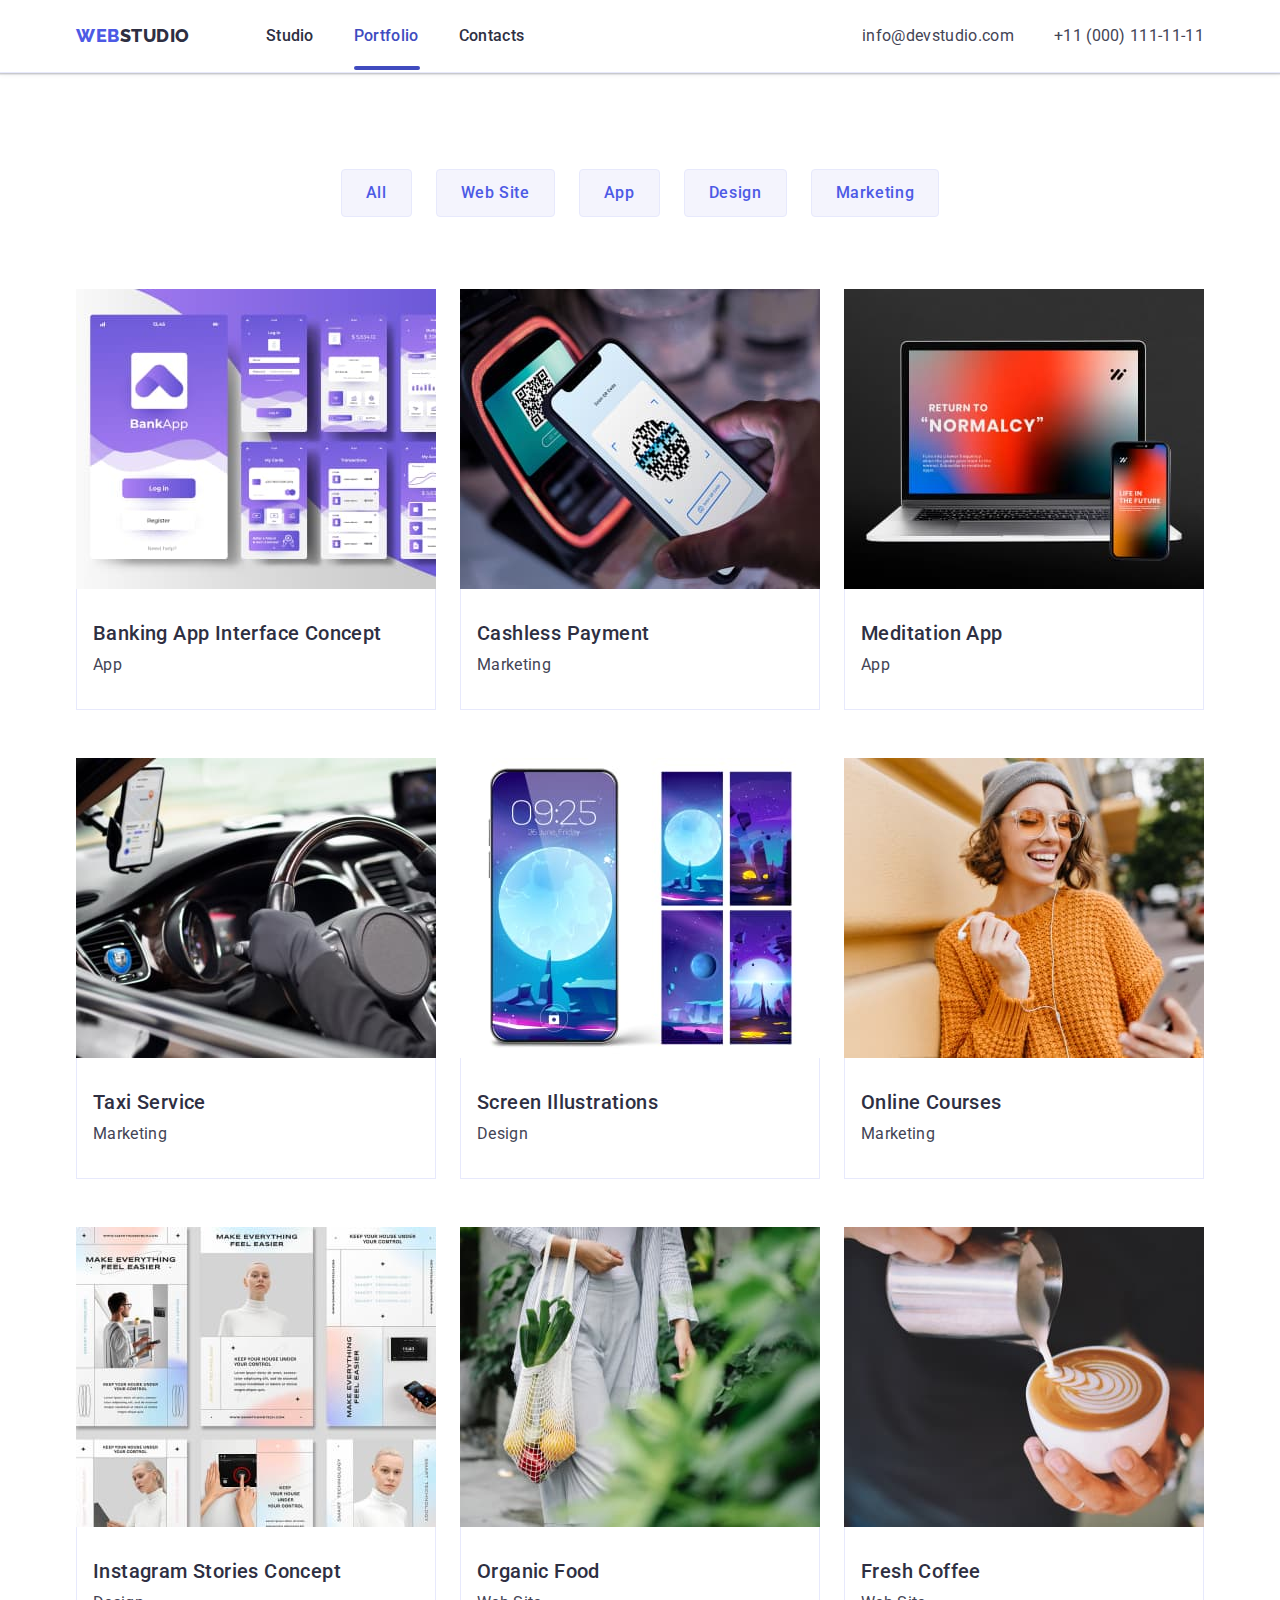
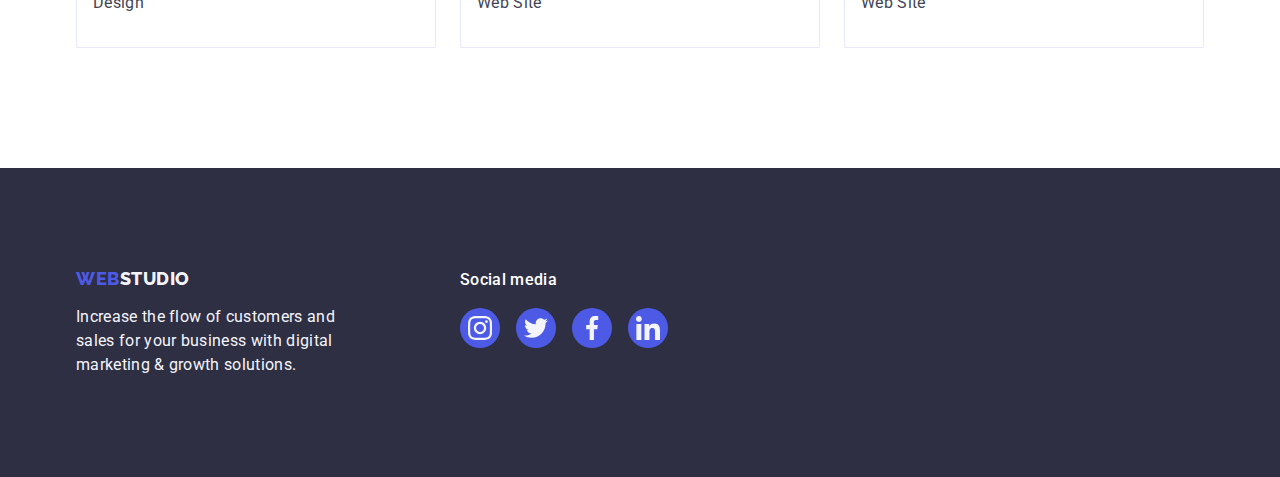
==== portfolio.html @ 9db7a766 "Initial commit" ====
<!DOCTYPE html>
<html lang="en">
  <head>
    <meta charset="UTF-8" />
    <meta http-equiv="X-UA-Compatible" content="IE=edge" />
    <meta name="viewport" content="width=device-width, initial-scale=1.0" />

    <title>Portfolio</title>
    <link
      rel="stylesheet"
      href="https://cdnjs.cloudflare.com/ajax/libs/modern-normalize/1.1.0/modern-normalize.min.css"
    />
    <link rel="preconnect" href="https://fonts.googleapis.com" />
    <link rel="preconnect" href="https://fonts.gstatic.com" crossorigin />
    <link
      href="https://fonts.googleapis.com/css2?family=Raleway:wght@800&family=Roboto:wght@400;500;700&display=swap"
      rel="stylesheet"
    />
    <link rel="stylesheet" href="./css/styles.css" />
  </head>
  <body>
    <header class="main-header">
      <div class="container header-container">
        <nav class="navigation">
          <a class="logotype link" href="./index.html">
            Web<span class="logo-second">Studio</span>
          </a>
          <ul class="menu list">
            <li class="menu-item">
              <a class="menu-link link menu-link-line" href="./index.html">Studio</a>
            </li>
            <li class="menu-item">
              <a class="menu-link menu-link-hover-pf link" href="./portfolio.html">Portfolio</a>
            </li>
            <li class="menu-item">
              <a class="menu-link link" href="">Contacts</a>
            </li>
          </ul>
        </nav>
        <address class="menu-contacts">
          <ul class="contact-list list">
            <li>
              <a
                class="menu-contacts-item link"
                href="mailto:info@devstudio.com"
                >info@devstudio.com</a
              >
            </li>
            <li>
              <a class="menu-contacts-item link" href="tel:+110001111111"
                >+11 (000) 111-11-11</a
              >
            </li>
          </ul>
        </address>
      </div>
    </header>
    <main>
      <section class="section-button">
        <div class="container button-container">
          <h1 hidden>Filter button</h1>
          <ul class="button-list list">
            <li><button class="filter-button" type="button">All</button></li>
            <li>
              <button class="filter-button" type="button">Web Site</button>
            </li>
            <li><button class="filter-button" type="button">App</button></li>
            <li><button class="filter-button" type="button">Design</button></li>
            <li>
              <button class="filter-button" type="button">Marketing</button>
            </li>
          </ul>
          <ul class="works-list list">
            <li class="work-item">
              <a
                class="work-list-link link"
                href="images/portfolio/bank-app.jpg"
              >
              <div class="work-list-img-wrapper">
                <img
                  src="./images/portfolio/bank-app.jpg"
                  alt="Banking App Interface Concept"
                  width="360"
                  height="300"
                />
                <p class="overlay">14 Stylish and User-Friendly App Design Concepts · Task Manager App · Calorie Tracker App · Exotic Fruit Ecommerce App ·
                Cloud Storage App</p>
                </div>
                <div class="appl-category">
                  <h2 class="item-title">Banking App Interface Concept</h2>
                  <p class="description">App</p>
                </div></a
              >
            </li>
            <li class="work-item">
              <a
                class="work-list-link link"
                href="./images/portfolio/qr-kod.jpg"
              >
              <div class="work-list-img-wrapper">
                <img
                  src="./images/portfolio/qr-kod.jpg"
                  alt="Cashless Payment"
                  width="360"
                  height="300"
                />
                <p class="overlay">14 Stylish and User-Friendly App Design Concepts · Task Manager App · Calorie Tracker App · Exotic
                  Fruit Ecommerce App ·
                  Cloud Storage App</p>
                </div>
                <div class="appl-category">
                  <h2 class="item-title">Cashless Payment</h2>
                  <p class="description">Marketing</p>
                </div></a
              >
            </li>
            <li class="work-item">
              <a
                class="work-list-link link"
                href="./images/portfolio/laptop.jpg"
              >
              <div class="work-list-img-wrapper">
                <img
                  src="./images/portfolio/laptop.jpg"
                  alt="Meditation App"
                  width="360"
                  height="300"
                />
                <p class="overlay">14 Stylish and User-Friendly App Design Concepts · Task Manager App · Calorie Tracker App · Exotic
                  Fruit Ecommerce App ·
                  Cloud Storage App</p>
                </div>
                <div class="appl-category">
                  <h2 class="item-title">Meditation App</h2>
                  <p class="description">App</p>
                </div></a
              >
            </li>
            <li class="work-item">
              <a
                class="work-list-link link"
                href="./images/portfolio/car-cab.jpg"
              >
              <div class="work-list-img-wrapper">
                <img
                  src="./images/portfolio/car-cab.jpg"
                  alt="Taxi Service"
                  width="360"
                  height="300"
                />
                <p class="overlay">14 Stylish and User-Friendly App Design Concepts · Task Manager App · Calorie Tracker App · Exotic
                  Fruit Ecommerce App ·
                  Cloud Storage App</p>
                </div>
                <div class="appl-category">
                  <h2 class="item-title">Taxi Service</h2>
                  <p class="description">Marketing</p>
                </div></a
              >
            </li>
            <li class="work-item">
              <a
                class="work-list-link link"
                href="./images/portfolio/wallpapers.jpg"
              >
              <div class="work-list-img-wrapper">
                <img
                  src="./images/portfolio/wallpapers.jpg"
                  alt="Screen Illustrations"
                  width="360"
                  height="300"
                />
                <p class="overlay">14 Stylish and User-Friendly App Design Concepts · Task Manager App · Calorie Tracker App · Exotic
                  Fruit Ecommerce App ·
                  Cloud Storage App</p>
                </div>
                <div class="appl-category">
                  <h2 class="item-title">Screen Illustrations</h2>
                  <p class="description">Design</p>
                </div></a
              >
            </li>
            <li class="work-item">
              <a class="work-list-link link" 
              href="./images/portfolio/girl.jpg">
              <div class="work-list-img-wrapper">
                <img
                  src="./images/portfolio/girl.jpg"
                  alt="Girl"
                  width="360"
                  height="300"
                />
                <p class="overlay">14 Stylish and User-Friendly App Design Concepts · Task Manager App · Calorie Tracker App · Exotic
                  Fruit Ecommerce App ·
                  Cloud Storage App</p>
                </div>
                <div class="appl-category">
                  <h2 class="item-title">Online Courses</h2>
                  <p class="description">Marketing</p>
                </div></a
              >
            </li>
            <li class="work-item">
              <a
                class="work-list-link link"
                href="./images/portfolio/instagram.jpg"
              >
              <div class="work-list-img-wrapper">
                <img
                  src="./images/portfolio/instagram.jpg"
                  alt="Instagram Stories"
                  width="360"
                  height="300"
                />
                <p class="overlay">14 Stylish and User-Friendly App Design Concepts · Task Manager App · Calorie Tracker App · Exotic
                  Fruit Ecommerce App ·
                  Cloud Storage App</p>
                </div>
                <div class="appl-category">
                  <h2 class="item-title">Instagram Stories Concept</h2>
                  <p class="description">Design</p>
                </div></a
              >
            </li>
            <li class="work-item">
              <a class="work-list-link link" 
              href="./images/portfolio/bag.jpg">
              <div class="work-list-img-wrapper">
                <img
                  src="./images/portfolio/bag.jpg"
                  alt="Bag"
                  width="360"
                  height="300"
                />
                <p class="overlay">14 Stylish and User-Friendly App Design Concepts · Task Manager App · Calorie Tracker App · Exotic
                  Fruit Ecommerce App ·
                  Cloud Storage App</p>
                </div>
                <div class="appl-category">
                  <h2 class="item-title">Organic Food</h2>
                  <p class="description">Web Site</p>
                </div></a
              >
            </li>
            <li class="work-item">
              <a
                class="work-list-link link"
                href="./images/portfolio/coffe.jpg"
              >
              <div class="work-list-img-wrapper">
                <img
                  src="./images/portfolio/coffe.jpg"
                  alt="coffee"
                  width="360"
                  height="300"
                />
                <p class="overlay">14 Stylish and User-Friendly App Design Concepts · Task Manager App · Calorie Tracker App · Exotic
                  Fruit Ecommerce App ·
                  Cloud Storage App</p>
                </div>
                <div class="appl-category">
                  <h2 class="item-title">Fresh Coffee</h2>
                  <p class="description type-work">Web Site</p>
                </div></a
              >
            </li>
          </ul>
        </div>
      </section>
    </main>
    <footer class="underside">
      <div class="container underside-container">
        <div class="advertising-slogan">
          <a class="logotype link lower-logo" href="./index.html"
            >Web<span class="logo-second-underside">Studio</span>
          </a>
          <p class="underside-desc">
            Increase the flow of customers and sales for your business with
            digital marketing & growth solutions.
          </p>
        </div>
        <div class="social-media">
          <p class="sm-title">Social media</p>
          <ul class="social-list-us list">
            <li class="social-list-item">
              <a href="" class="social-list-link social-list-link-us">
                <svg
                  class="social-list-icon"
                  aria-label="Instagram Icon"
                  width="24"
                  height="24"
                >
                  <use href="./images/icons.svg#icon-instagram"></use>
                </svg>
              </a>
            </li>
            <li class="social-list-item">
              <a href="" class="social-list-link social-list-link-us">
                <svg
                  class="social-list-icon"
                  aria-label="Twitter Icon"
                  width="24"
                  height="24"
                >
                  <use href="./images/icons.svg#icon-twitter"></use>
                </svg>
              </a>
            </li>
            <li class="social-list-item">
              <a href="" class="social-list-link social-list-link-us">
                <svg
                  class="social-list-icon"
                  aria-label="Facebook Icon"
                  width="24"
                  height="24"
                >
                  <use href="./images/icons.svg#icon-facebook"></use>
                </svg>
              </a>
            </li>
            <li class="social-list-item">
              <a href="" class="social-list-link social-list-link-us">
                <svg
                  class="social-list-icon"
                  aria-label="Linkedin Icon"
                  width="24"
                  height="24"
                >
                  <use href="./images/icons.svg#icon-linkedin"></use>
                </svg>
              </a>
            </li>
          </ul>
        </div>
      </div>
    </footer>
  </body>
</html>
---- css/styles.css ----
.list {
  list-style: none;
}
.link {
  text-decoration: none;
}
h1,
h2,
h3,
p {
  margin-top: 0;
  margin-bottom: 0;
}
ul,
ol {
  margin-top: 0;
  margin-bottom: 0;
  padding: 0;
}
button {
  cursor: pointer;
}
img {
  display: block;
}
body {
  font-family: 'Roboto', sans-serif;
  color: #434455;
  background-color: var(--background-color);
}
.container {
  width: 1158px;
  margin-left: auto;
  margin-right: auto;
  padding: 0 15px;
}
:root {
  --maim-color-text: #2e2f42;
  --accent-color-text: #4d5ae5;
  --background-color: #ffffff;
  --color-text-contact: #434455;
  --border-button: #e7e9fc;
  --border-icon: #8e8f99;
  --color-icon: #f4f4fd;
}

.section-title {
  font-weight: 700;
  font-size: 36px;
  line-height: 1.11;
  text-align: center;
  letter-spacing: 0.02em;
  text-transform: capitalize;
  color: var(--maim-color-text);
}
.item-title {
  font-weight: 500;
  font-size: 20px;
  line-height: 1.2;
  letter-spacing: 0.02em;
  margin-bottom: 8px;
  color: var(--maim-color-text);
}
.description {
  font-size: 16px;
  line-height: 1.5;
  letter-spacing: 0.02em;
  color: #434455;
}

/* Logo*/
.logotype {
  margin-right: 76px;
  font-family: 'Raleway', sans-serif;
  font-weight: 800;
  font-size: 18px;
  line-height: 1.17;
  display: flex;
  align-items: center;
  letter-spacing: 0.03em;
  text-transform: uppercase;
  color: #4d5ae5;
}
.logo-second {
  color: #2e2f42;
}
.logo-second-underside {
  color: #f4f4fd;
}
/*Header*/
.main-header {
  border-bottom: 1px solid #e7e9fc;
  padding-top: 24px;
  padding-bottom: 24px;
  box-shadow: 0px 2px 1px rgba(46, 47, 66, 0.08),
    0px 1px 1px rgba(46, 47, 66, 0.16), 0px 1px 6px rgba(46, 47, 66, 0.08);
}
.header-container {
  display: flex;
  align-items: center;
}
.navigation {
  display: flex;
  align-items: center;
}
.menu {
  display: flex;
  gap: 40px;
}
.menu-link {
  position: relative;
  padding: 24px 0;
  font-weight: 500;
  font-size: 16px;
  line-height: 1.5;
  letter-spacing: 0.02em;
  color: var(--maim-color-text);
  transition: color 250ms cubic-bezier(0.4, 0, 0.2, 1);
}
.menu-link-hover-st {
  color: #404bbf;
}
.menu-link-hover-st::after {
  content: '';
  position: absolute;
  left: 0;
  bottom: -1px;
  display: block;
  width: 48px;
  height: 4px;
  border-radius: 2px;
  margin-left: auto;
  margin-right: auto;
  background-color: #404bbf;
}
.menu-link-hover-pf {
  color: #404bbf;
}
.menu-link-hover-pf::after {
  position: absolute;
  content: '';
  display: block;
  left: 0;
  bottom: -1px;
  width: 66px;
  height: 4px;
  border-radius: 2px;
  margin-left: auto;
  margin-right: auto;
  background-color: #404bbf;
}
.menu-link:hover,
.menu-link:focus {
  color: #404bbf;
  text-decoration: none;
}
.menu-contacts {
  font-style: normal;
  margin-left: auto;
}

.contact-list {
  display: flex;
  align-items: center;
  gap: 40px;
}
.menu-contacts-item {
  font-style: normal;
  font-weight: 400;
  font-size: 16px;
  line-height: 1.5;
  letter-spacing: 0.02em;
  color: var(--color-text-contact);
  transition: color 250ms cubic-bezier(0.4, 0, 0.2, 1);
}
.menu-contacts-item:hover,
.menu-contacts-item:focus {
  color: #404bbf;
}
.menu-link-line::after {
  content: ____________;
  color: #404bbf;
}
/*--------Hero-------------*/
.order-button {
  min-width: 169px;
  padding: 16px 32px;
  margin: 0 auto;
  display: block;
  border-radius: 4px;
  border: 0;
  font-family: 'Roboto', sans-serif;
  font-weight: 500;
  font-size: 16px;
  line-height: 1.5;
  align-items: center;
  letter-spacing: 0.04em;
  color: #ffffff;
  background-color: #4d5ae5;
  transition: background-color 250ms cubic-bezier(0.4, 0, 0.2, 1);
}
.order-button:hover,
.order-button:focus {
  background-color: #404bbf;
}

.hero-title {
  max-width: 496px;
  height: 120px;
  margin-left: auto;
  margin-right: auto;
  margin-bottom: 48px;
  font-weight: 700;
  font-size: 56px;
  line-height: 1.07;
  text-align: center;
  letter-spacing: 0.02em;
  color: #ffffff;
}
.hero {
  max-width: 1440px;
  margin-left: auto;
  margin-right: auto;
  padding-top: 188px;
  padding-bottom: 188px;
  background-color: #2e2f42;
  background-image: linear-gradient(
      rgba(46, 47, 66, 0.7),
      rgba(46, 47, 66, 0.7)
    ),
    url('../images/people-office.jpg');
  background-repeat: no-repeat;
  background-size: cover;
  background-position: center;
}

/*-------Advantages---------*/
.advantages {
  padding-top: 120px;
  padding-bottom: 120px;
}
.adv-list {
  display: flex;
  align-items: center;
  gap: 24px;
}
.adv-item {
  width: 264px;
  height: 224px;
}
.adv-item-icon-bg {
  display: flex;
  align-items: center;
  justify-content: center;
  width: 264px;
  height: 112px;
  padding: 24px 100px;
  border-radius: 4px;
  background-color: #f4f4fd;
  margin-bottom: 8px;
}
.adv-item-icon {
  display: block;
}
/*------What are we doing---------*/
.projects {
  padding-bottom: 120px;
}
.project-list {
  display: flex;
  align-items: center;
  gap: 24px;
}
.project-title {
  margin-bottom: 72px;
}
.project-item {
  width: calc((100% - 48px) / 3);
}

/*------Our team-------*/
.our-team {
  margin-left: auto;
  margin-right: auto;
  padding: 120px 0;
  background-color: #f4f4fd;
}
.section-title {
  margin-bottom: 72px;
}
.our-team-item {
  border-radius: 0px 0px 4px 4px;
  background-color: #ffffff;
  box-shadow: 0px 1px 6px rgba(46, 47, 66, 0.08),
    0px 1px 1px rgba(46, 47, 66, 0.16), 0px 2px 1px rgba(46, 47, 66, 0.08);
}
.name-prof {
  padding: 32px 0;
}
.team-list {
  display: flex;
  align-items: center;
  gap: 24px;
}
.name {
  text-align: center;
  margin-bottom: 8px;
}
.profession {
  text-align: center;
  margin-bottom: 8px;
}
.social-list {
  display: flex;
  justify-content: center;
  gap: 24px;
}
.social-list-icon {
  fill: var(--color-icon);
}
.social-list-item {
  width: 40px;
  height: 40px;
}
.social-list-link {
  display: flex;
  align-items: center;
  justify-content: center;
  height: 100%;
  border-radius: 50%;
  background-color: #4d5ae5;
  transition: background-color 250ms cubic-bezier(0.4, 0, 0.2, 1);
}
.social-list-link:hover,
.social-list-link:focus {
  background-color: #404bbf;
}
/*----------Customers------------*/
.customer-section {
  padding-top: 120px;
  padding-bottom: 120px;
}
.customer-title {
  line-height: 1.1;
  margin-bottom: 72px;
}
.customer-list {
  display: flex;
  align-items: center;
  gap: 24px;
}
.customer-list-item {
  width: calc((100%-120px) / 6);
  height: 88px;
}
.customer-list-link {
  display: flex;
  align-items: center;
  justify-content: center;
  width: 100%;
  height: 100%;
  border-radius: 4px;
  color: var(--border-icon);
  border: 1px solid #8e8f99;
  transition: border-color 250ms cubic-bezier(0.4, 0, 0.2, 1),
    color 250ms cubic-bezier(0.4, 0, 0.2, 1);
}
.customer-list-icon {
  fill: currentColor;
}
.customer-list-link:hover,
.customer-list-link:focus {
  color: #404bbf;
  border-color: #404bbf;
}
/*---------Portfolio filter button---------*/
.section-button {
  padding: 96px 0 120px;
}

.filter-button {
  height: 48px;
  padding: 12px 24px;
  font-family: 'Roboto', sans-serif;
  font-weight: 500;
  font-size: 16px;
  line-height: 1.5;
  letter-spacing: 0.04em;
  border: 1px solid var(--border-button);
  border-radius: 4px;
  display: flex;
  align-items: center;
  text-align: center;
  color: #4d5ae5;
  background-color: #f4f4fd;
  transition: color 250ms cubic-bezier(0.4, 0, 0.2, 1),
    background-color 250ms cubic-bezier(0.4, 0, 0.2, 1),
    border-color 250ms cubic-bezier(0.4, 0, 0.2, 1),
    box-shadow 250ms cubic-bezier(0.4, 0, 0.2, 1);
}
.filter-button:hover,
.filter-button:focus {
  border: 1px solid transparent;
  color: #ffffff;
  background-color: #404bbf;
  box-shadow: 0px 3px 1px rgba(0, 0, 0, 0.1), 0px 2px 1px rgba(0, 0, 0, 0.08),
    0px 2px 2px rgba(0, 0, 0, 0.12);
}
.button-list {
  display: flex;
  align-items: center;
  justify-content: center;
  margin-bottom: 72px;
  gap: 24px;
}

/*------Portfolio Works----------*/

.works-list {
  display: flex;
  align-items: center;
  flex-wrap: wrap;
  gap: 24px;
  row-gap: 48px;
}
.work-item {
  width: calc((100% - 48px) / 3);
}
.work-list-img-wrapper {
  position: relative;
  overflow: hidden;
}
.overlay {
  position: absolute;
  top: 0;
  left: 0;
  width: 100%;
  height: 100%;
  padding: 40px 32px;
  line-height: 1.5;
  letter-spacing: 0.02em;
  background-color: #4d5ae5;
  color: #f4f4fd;
  overflow: auto;
  transform: translateY(100%);
  transition: transform 250ms cubic-bezier(0.4, 0, 0.2, 1);
}
.work-list-link:hover .overlay,
.work-list-link:focus .overlay {
  transform: translateY(0%);
}
.appl-category {
  padding: 32px 16px;
  border: 1px solid #e7e9fc;
  border-top: none;
}
.work-list-link {
  display: block;
  transition: box-shadow 250ms cubic-bezier(0.4, 0, 0.2, 1);
}
.work-list-link:hover,
.work-list-link:focus {
  box-shadow: 0px 1px 6px rgba(46, 47, 66, 0.08),
    0px 1px 1px rgba(46, 47, 66, 0.16), 0px 2px 1px rgba(46, 47, 66, 0.08);
}
/*-------Footer--------*/
.underside {
  padding: 100px 0;
  background-color: #2e2f42;
}
.underside-desc {
  max-width: 264px;
  font-weight: 400;
  font-size: 16px;
  line-height: 1.5;
  letter-spacing: 0.02em;
  color: #f4f4fd;
}
.lower-logo {
  display: inline-block;
  margin-bottom: 16px;
}
.underside-container {
  display: flex;
  align-items: baseline;
}
.sm-title {
  font-weight: 500;
  font-size: 16px;
  line-height: 1.5;
  letter-spacing: 0.02em;
  color: #ffffff;
  margin-bottom: 16px;
}
.advertising-slogan {
  margin-right: 120px;
}
.social-list-link-us {
  transition: background-color 250ms cubic-bezier(0.4, 0, 0.2, 1);
}
.social-list-link-us:hover,
.social-list-link-us:focus {
  background-color: #31d0aa;
}
.social-list-us {
  display: flex;
  justify-content: center;
  gap: 16px;
}

.backdrop {
  position: fixed;
  top: 0;
  left: 0;
  width: 100%;
  height: 100%;
  background-color: rgba(46, 47, 66, 0.4);
  transition: opacity 250ms cubic-bezier(0.4, 0, 0.2, 1),
    visibility 250ms cubic-bezier(0.4, 0, 0.2, 1);
}
.modal {
  position: absolute;
  top: 50%;
  left: 50%;
  transform: translate(-50%, -50%);
  width: 408px;
  min-height: 584px;
  background: #fcfcfc;
  box-shadow: 0px 1px 1px rgba(0, 0, 0, 0.14), 0px 1px 3px rgba(0, 0, 0, 0.12),
    0px 2px 1px rgba(0, 0, 0, 0.2);
  border-radius: 4px;
  transition: transform 250ms cubic-bezier(0.4, 0, 0.2, 1);
}
.modal-close-btn {
  position: absolute;
  top: 24px;
  right: 24px;
  display: flex;
  align-items: center;
  justify-content: center;
  width: 24px;
  height: 24px;
  padding: 0;
  background-color: #e7e9fc;
  border: 1px solid rgba(0, 0, 0, 0.1);
  border-radius: 50%;
  transition: background-color 250ms cubic-bezier(0.4, 0, 0.2, 1),
    border 250ms cubic-bezier(0.4, 0, 0.2, 1);
}
.modal-close-btn:hover,
.modal-close-btn:focus {
  background-color: #404bbf;
  border: none;
}
.modal-close-icon {
  transition: fill 250ms cubic-bezier(0.4, 0, 0.2, 1);
}
.modal-close-btn:hover .modal-close-icon,
.modal-close-btn:focus .modal-close-icon {
  fill: #ffffff;
}
.is-hidden {
  opacity: 0;
  visibility: hidden;
  pointer-events: none;
}
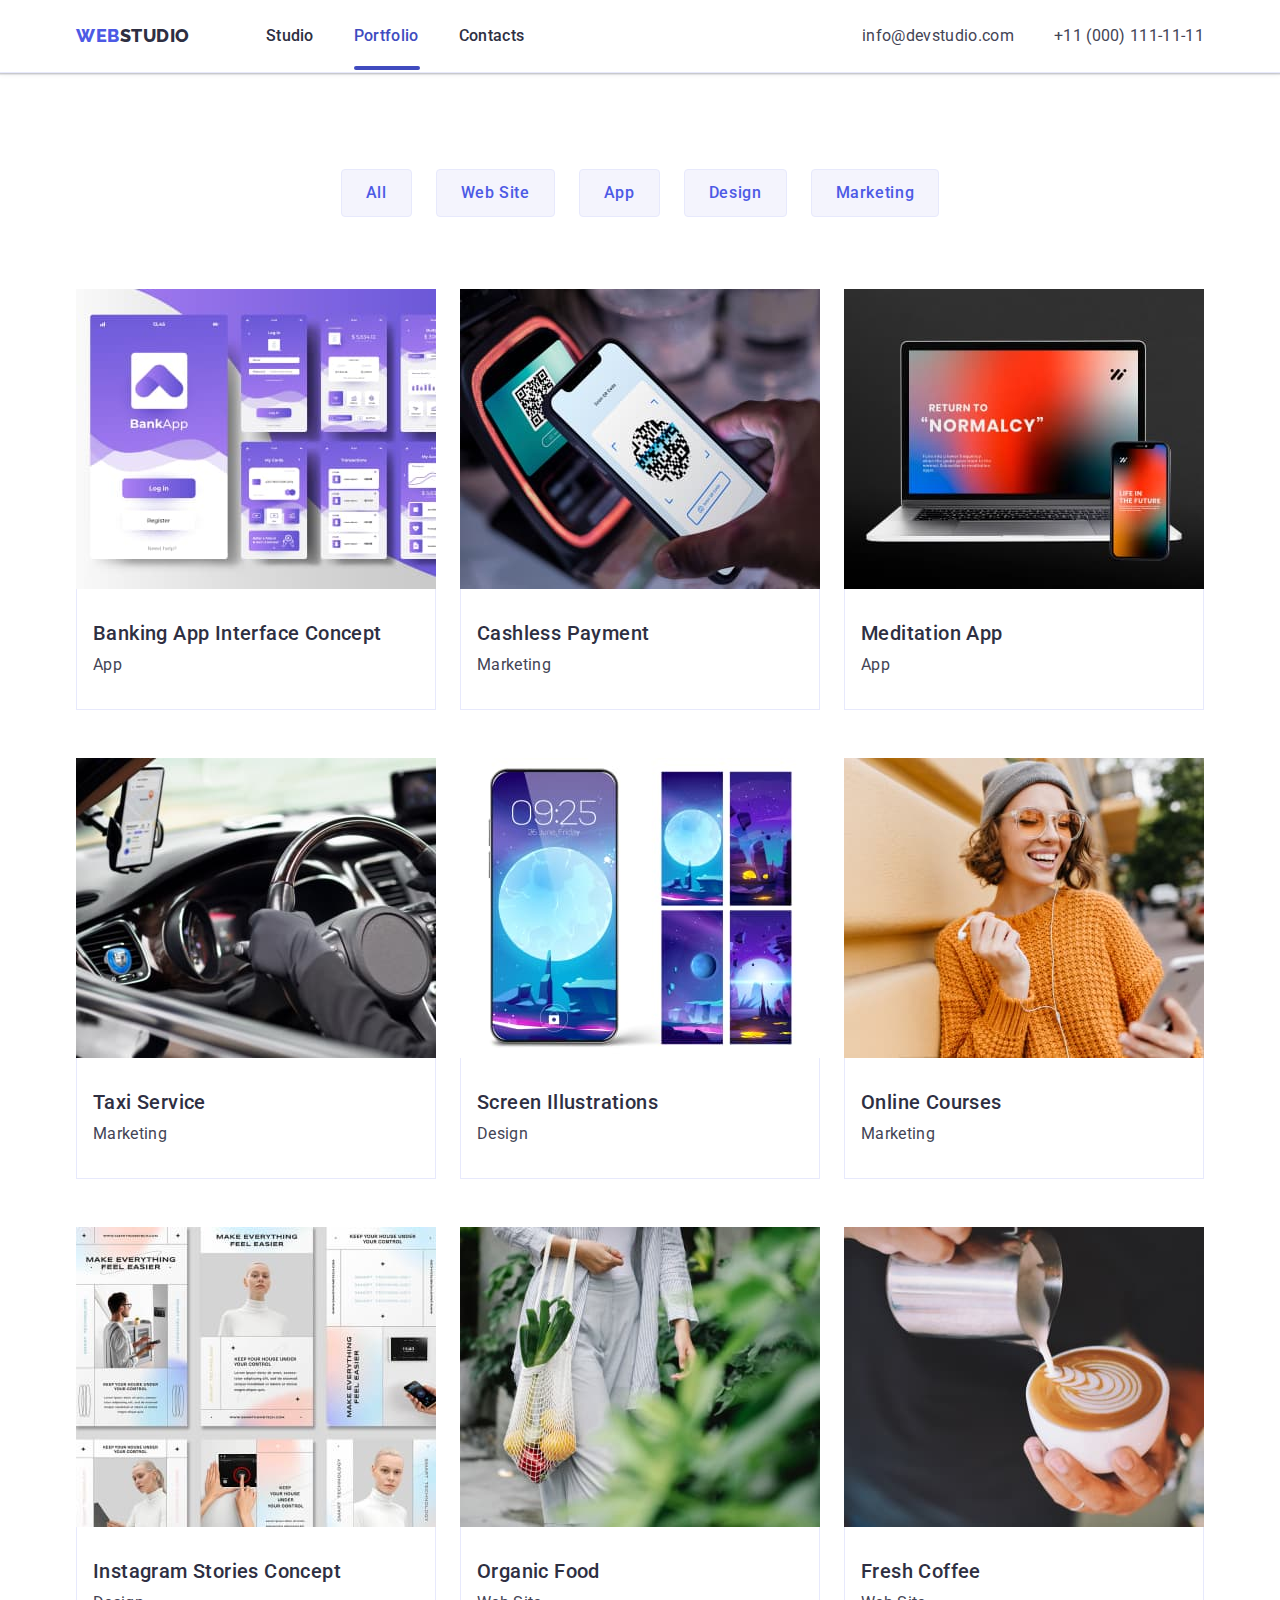
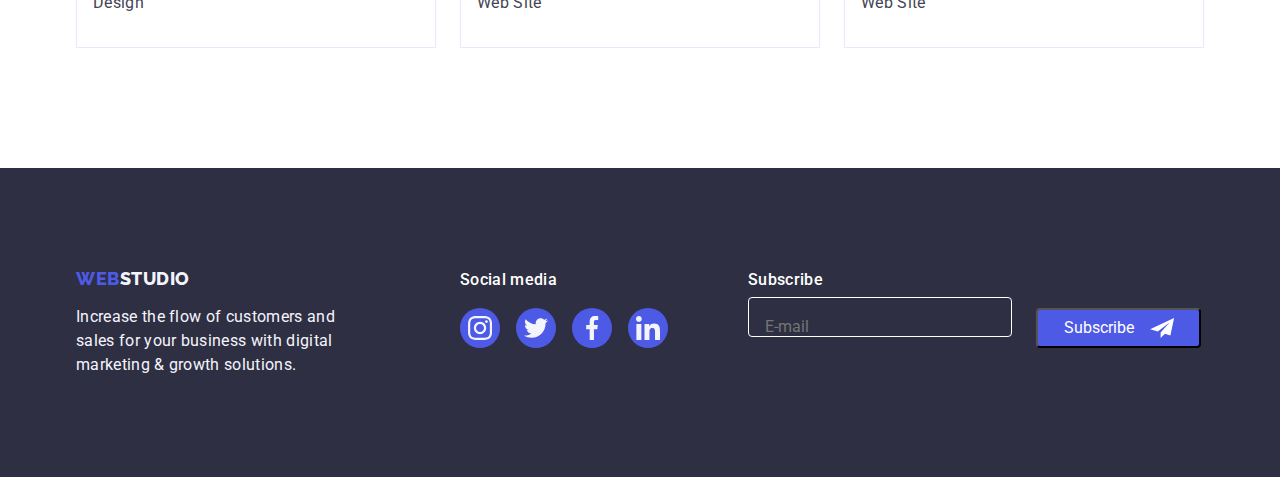
==== commit b498ff53: "Forms" ====
--- a/portfolio.html
+++ b/portfolio.html
@@ -27,10 +27,16 @@
           </a>
           <ul class="menu list">
             <li class="menu-item">
-              <a class="menu-link link menu-link-line" href="./index.html">Studio</a>
+              <a class="menu-link link menu-link-line" href="./index.html"
+                >Studio</a
+              >
             </li>
             <li class="menu-item">
-              <a class="menu-link menu-link-hover-pf link" href="./portfolio.html">Portfolio</a>
+              <a
+                class="menu-link menu-link-hover-pf link"
+                href="./portfolio.html"
+                >Portfolio</a
+              >
             </li>
             <li class="menu-item">
               <a class="menu-link link" href="">Contacts</a>
@@ -76,15 +82,18 @@
                 class="work-list-link link"
                 href="images/portfolio/bank-app.jpg"
               >
-              <div class="work-list-img-wrapper">
-                <img
-                  src="./images/portfolio/bank-app.jpg"
-                  alt="Banking App Interface Concept"
-                  width="360"
-                  height="300"
-                />
-                <p class="overlay">14 Stylish and User-Friendly App Design Concepts · Task Manager App · Calorie Tracker App · Exotic Fruit Ecommerce App ·
-                Cloud Storage App</p>
+                <div class="work-list-img-wrapper">
+                  <img
+                    src="./images/portfolio/bank-app.jpg"
+                    alt="Banking App Interface Concept"
+                    width="360"
+                    height="300"
+                  />
+                  <p class="overlay">
+                    14 Stylish and User-Friendly App Design Concepts · Task
+                    Manager App · Calorie Tracker App · Exotic Fruit Ecommerce
+                    App · Cloud Storage App
+                  </p>
                 </div>
                 <div class="appl-category">
                   <h2 class="item-title">Banking App Interface Concept</h2>
@@ -97,16 +106,18 @@
                 class="work-list-link link"
                 href="./images/portfolio/qr-kod.jpg"
               >
-              <div class="work-list-img-wrapper">
-                <img
-                  src="./images/portfolio/qr-kod.jpg"
-                  alt="Cashless Payment"
-                  width="360"
-                  height="300"
-                />
-                <p class="overlay">14 Stylish and User-Friendly App Design Concepts · Task Manager App · Calorie Tracker App · Exotic
-                  Fruit Ecommerce App ·
-                  Cloud Storage App</p>
+                <div class="work-list-img-wrapper">
+                  <img
+                    src="./images/portfolio/qr-kod.jpg"
+                    alt="Cashless Payment"
+                    width="360"
+                    height="300"
+                  />
+                  <p class="overlay">
+                    14 Stylish and User-Friendly App Design Concepts · Task
+                    Manager App · Calorie Tracker App · Exotic Fruit Ecommerce
+                    App · Cloud Storage App
+                  </p>
                 </div>
                 <div class="appl-category">
                   <h2 class="item-title">Cashless Payment</h2>
@@ -119,16 +130,18 @@
                 class="work-list-link link"
                 href="./images/portfolio/laptop.jpg"
               >
-              <div class="work-list-img-wrapper">
-                <img
-                  src="./images/portfolio/laptop.jpg"
-                  alt="Meditation App"
-                  width="360"
-                  height="300"
-                />
-                <p class="overlay">14 Stylish and User-Friendly App Design Concepts · Task Manager App · Calorie Tracker App · Exotic
-                  Fruit Ecommerce App ·
-                  Cloud Storage App</p>
+                <div class="work-list-img-wrapper">
+                  <img
+                    src="./images/portfolio/laptop.jpg"
+                    alt="Meditation App"
+                    width="360"
+                    height="300"
+                  />
+                  <p class="overlay">
+                    14 Stylish and User-Friendly App Design Concepts · Task
+                    Manager App · Calorie Tracker App · Exotic Fruit Ecommerce
+                    App · Cloud Storage App
+                  </p>
                 </div>
                 <div class="appl-category">
                   <h2 class="item-title">Meditation App</h2>
@@ -141,16 +154,18 @@
                 class="work-list-link link"
                 href="./images/portfolio/car-cab.jpg"
               >
-              <div class="work-list-img-wrapper">
-                <img
-                  src="./images/portfolio/car-cab.jpg"
-                  alt="Taxi Service"
-                  width="360"
-                  height="300"
-                />
-                <p class="overlay">14 Stylish and User-Friendly App Design Concepts · Task Manager App · Calorie Tracker App · Exotic
-                  Fruit Ecommerce App ·
-                  Cloud Storage App</p>
+                <div class="work-list-img-wrapper">
+                  <img
+                    src="./images/portfolio/car-cab.jpg"
+                    alt="Taxi Service"
+                    width="360"
+                    height="300"
+                  />
+                  <p class="overlay">
+                    14 Stylish and User-Friendly App Design Concepts · Task
+                    Manager App · Calorie Tracker App · Exotic Fruit Ecommerce
+                    App · Cloud Storage App
+                  </p>
                 </div>
                 <div class="appl-category">
                   <h2 class="item-title">Taxi Service</h2>
@@ -163,16 +178,18 @@
                 class="work-list-link link"
                 href="./images/portfolio/wallpapers.jpg"
               >
-              <div class="work-list-img-wrapper">
-                <img
-                  src="./images/portfolio/wallpapers.jpg"
-                  alt="Screen Illustrations"
-                  width="360"
-                  height="300"
-                />
-                <p class="overlay">14 Stylish and User-Friendly App Design Concepts · Task Manager App · Calorie Tracker App · Exotic
-                  Fruit Ecommerce App ·
-                  Cloud Storage App</p>
+                <div class="work-list-img-wrapper">
+                  <img
+                    src="./images/portfolio/wallpapers.jpg"
+                    alt="Screen Illustrations"
+                    width="360"
+                    height="300"
+                  />
+                  <p class="overlay">
+                    14 Stylish and User-Friendly App Design Concepts · Task
+                    Manager App · Calorie Tracker App · Exotic Fruit Ecommerce
+                    App · Cloud Storage App
+                  </p>
                 </div>
                 <div class="appl-category">
                   <h2 class="item-title">Screen Illustrations</h2>
@@ -181,18 +198,19 @@
               >
             </li>
             <li class="work-item">
-              <a class="work-list-link link" 
-              href="./images/portfolio/girl.jpg">
-              <div class="work-list-img-wrapper">
-                <img
-                  src="./images/portfolio/girl.jpg"
-                  alt="Girl"
-                  width="360"
-                  height="300"
-                />
-                <p class="overlay">14 Stylish and User-Friendly App Design Concepts · Task Manager App · Calorie Tracker App · Exotic
-                  Fruit Ecommerce App ·
-                  Cloud Storage App</p>
+              <a class="work-list-link link" href="./images/portfolio/girl.jpg">
+                <div class="work-list-img-wrapper">
+                  <img
+                    src="./images/portfolio/girl.jpg"
+                    alt="Girl"
+                    width="360"
+                    height="300"
+                  />
+                  <p class="overlay">
+                    14 Stylish and User-Friendly App Design Concepts · Task
+                    Manager App · Calorie Tracker App · Exotic Fruit Ecommerce
+                    App · Cloud Storage App
+                  </p>
                 </div>
                 <div class="appl-category">
                   <h2 class="item-title">Online Courses</h2>
@@ -205,16 +223,18 @@
                 class="work-list-link link"
                 href="./images/portfolio/instagram.jpg"
               >
-              <div class="work-list-img-wrapper">
-                <img
-                  src="./images/portfolio/instagram.jpg"
-                  alt="Instagram Stories"
-                  width="360"
-                  height="300"
-                />
-                <p class="overlay">14 Stylish and User-Friendly App Design Concepts · Task Manager App · Calorie Tracker App · Exotic
-                  Fruit Ecommerce App ·
-                  Cloud Storage App</p>
+                <div class="work-list-img-wrapper">
+                  <img
+                    src="./images/portfolio/instagram.jpg"
+                    alt="Instagram Stories"
+                    width="360"
+                    height="300"
+                  />
+                  <p class="overlay">
+                    14 Stylish and User-Friendly App Design Concepts · Task
+                    Manager App · Calorie Tracker App · Exotic Fruit Ecommerce
+                    App · Cloud Storage App
+                  </p>
                 </div>
                 <div class="appl-category">
                   <h2 class="item-title">Instagram Stories Concept</h2>
@@ -223,18 +243,19 @@
               >
             </li>
             <li class="work-item">
-              <a class="work-list-link link" 
-              href="./images/portfolio/bag.jpg">
-              <div class="work-list-img-wrapper">
-                <img
-                  src="./images/portfolio/bag.jpg"
-                  alt="Bag"
-                  width="360"
-                  height="300"
-                />
-                <p class="overlay">14 Stylish and User-Friendly App Design Concepts · Task Manager App · Calorie Tracker App · Exotic
-                  Fruit Ecommerce App ·
-                  Cloud Storage App</p>
+              <a class="work-list-link link" href="./images/portfolio/bag.jpg">
+                <div class="work-list-img-wrapper">
+                  <img
+                    src="./images/portfolio/bag.jpg"
+                    alt="Bag"
+                    width="360"
+                    height="300"
+                  />
+                  <p class="overlay">
+                    14 Stylish and User-Friendly App Design Concepts · Task
+                    Manager App · Calorie Tracker App · Exotic Fruit Ecommerce
+                    App · Cloud Storage App
+                  </p>
                 </div>
                 <div class="appl-category">
                   <h2 class="item-title">Organic Food</h2>
@@ -247,16 +268,18 @@
                 class="work-list-link link"
                 href="./images/portfolio/coffe.jpg"
               >
-              <div class="work-list-img-wrapper">
-                <img
-                  src="./images/portfolio/coffe.jpg"
-                  alt="coffee"
-                  width="360"
-                  height="300"
-                />
-                <p class="overlay">14 Stylish and User-Friendly App Design Concepts · Task Manager App · Calorie Tracker App · Exotic
-                  Fruit Ecommerce App ·
-                  Cloud Storage App</p>
+                <div class="work-list-img-wrapper">
+                  <img
+                    src="./images/portfolio/coffe.jpg"
+                    alt="coffee"
+                    width="360"
+                    height="300"
+                  />
+                  <p class="overlay">
+                    14 Stylish and User-Friendly App Design Concepts · Task
+                    Manager App · Calorie Tracker App · Exotic Fruit Ecommerce
+                    App · Cloud Storage App
+                  </p>
                 </div>
                 <div class="appl-category">
                   <h2 class="item-title">Fresh Coffee</h2>
@@ -332,6 +355,24 @@
             </li>
           </ul>
         </div>
+        <div class="subscribe">
+          <p class="subscribe-title">Subscribe</p>
+          <form class="subscribe-form">
+            <input
+              type="email"
+              class="subscribe-form-input"
+              placeholder="E-mail"
+              required
+              name="user-email"
+            />
+          </form>
+          <button type="subscribe-form-btn" class="subscribe-form-btn">
+            Subscribe
+            <svg class="subscribe-btn-icon" width="24" height="20">
+              <use href="./images/icons.svg#icon-send"></use>
+            </svg>
+          </button>
+        </div>
       </div>
     </footer>
   </body>
--- a/css/styles.css
+++ b/css/styles.css
@@ -507,7 +507,52 @@
   justify-content: center;
   gap: 16px;
 }
-
+.social-media {
+  margin-right: 80px;
+}
+.subscribe {
+  position: relative;
+  display: block;
+  width: 453px;
+  height: 80px;
+  padding-bottom: 5px;
+}
+.subscribe-title {
+  font-weight: 500;
+  font-size: 16px;
+  line-height: 1.5;
+  letter-spacing: 0.02em;
+  color: #ffffff;
+  margin-bottom: 5px;
+}
+.subscribe-form-input {
+  width: 264px;
+  height: 40px;
+  size: 12px;
+  padding-top: 19px;
+  padding-left: 16px;
+  border: 1px solid #ffffff;
+  border-radius: 4px;
+  background-color: #2e2f42;
+}
+.subscribe-form-btn {
+  position: absolute;
+  right: 0;
+  bottom: 0;
+  width: 165px;
+  height: 40px;
+  display: flex;
+  flex-direction: row;
+  justify-content: center;
+  align-items: center;
+  padding: 8px 24px;
+  margin-left: 24px;
+  gap: 16px;
+  background: #4d5ae5;
+  border-radius: 4px;
+  color: #ffffff;
+}
+/*--------------Modal Window---------------*/
 .backdrop {
   position: fixed;
   top: 0;
@@ -525,6 +570,8 @@
   transform: translate(-50%, -50%);
   width: 408px;
   min-height: 584px;
+  padding-left: 24px;
+  padding-right: 24px;
   background: #fcfcfc;
   box-shadow: 0px 1px 1px rgba(0, 0, 0, 0.14), 0px 1px 3px rgba(0, 0, 0, 0.12),
     0px 2px 1px rgba(0, 0, 0, 0.2);
@@ -564,3 +611,118 @@
   visibility: hidden;
   pointer-events: none;
 }
+.contact-form-title {
+  font-size: 16px;
+  line-height: 1.5em;
+  text-align: center;
+  margin-top: 72px;
+  margin-bottom: 16px;
+}
+.contact-form-wrapper,
+.contact-form-checkbox-wrapper {
+  display: block;
+  margin-bottom: 8px;
+}
+.contact-form-input {
+  width: 100%;
+  height: 40px;
+  border: 1px solid #8e8f99;
+  border-radius: 4px;
+  padding-left: 38px;
+}
+.contact-form-input:focus {
+  outline: none;
+  border-color: #4d5ae5;
+  transition: border 250ms cubic-bezier(0.4, 0, 0.2, 1);
+}
+.contact-form-input:focus + .contact-form-icon {
+  fill: #4d5ae5;
+  transition: fill 250ms cubic-bezier(0.4, 0, 0.2, 1);
+}
+.contact-form-field-desc {
+  display: block;
+  font-size: 12px;
+  line-height: 1.17em;
+  color: #8e8f99;
+  margin-bottom: 4px;
+}
+.contact-form-messange-input {
+  width: 100%;
+}
+
+.contact-form-icon-wrapper {
+  position: relative;
+  display: block;
+}
+.contact-form-icon {
+  position: absolute;
+  display: block;
+  top: 50%;
+  transform: translateY(-50%);
+  left: 16px;
+}
+.contact-form-messange {
+  width: 100%;
+  height: 120px;
+  resize: none;
+  padding-top: 8px;
+  padding-left: 16px;
+  line-height: 1.17em;
+  border: 1px solid #8e8f99;
+  border-radius: 4px;
+}
+.contact-form-messange::placeholder {
+  font-size: 12px;
+}
+.contact-form-messange:focus {
+  outline: none;
+  border-color: #4d5ae5;
+  transition: border 250ms cubic-bezier(0.4, 0, 0.2, 1);
+}
+.contact-form-checkbox-wrapper {
+  display: flex;
+  align-items: center;
+  font-size: 12px;
+  color: #8e8f99;
+  margin-bottom: 24px;
+}
+.contact-form-checkbox {
+  appearance: none;
+  position: absolute;
+}
+.contact-form-own-checkbox {
+  border: 1px solid #8e8f99;
+  border-radius: 2px;
+  padding: 2px;
+  cursor: pointer;
+  margin-right: 8px;
+}
+.contact-form-checkbox-icon {
+  opacity: 0;
+}
+.contact-form-checkbox:checked
+  + .contact-form-own-checkbox
+  .contact-form-checkbox-icon {
+  opacity: 1;
+}
+.contact-form-submit {
+  min-width: 169px;
+  padding: 16px 32px;
+  margin: 0 auto;
+  display: block;
+  border-radius: 4px;
+  border: 0;
+  font-family: 'Roboto', sans-serif;
+  font-weight: 500;
+  font-size: 16px;
+  line-height: 1.5;
+  align-items: center;
+  letter-spacing: 0.04em;
+  color: #ffffff;
+  background-color: #4d5ae5;
+  transition: background-color 250ms cubic-bezier(0.4, 0, 0.2, 1);
+}
+.contact-form-policy {
+  margin-left: 5px;
+  color: #4d5ae5;
+}
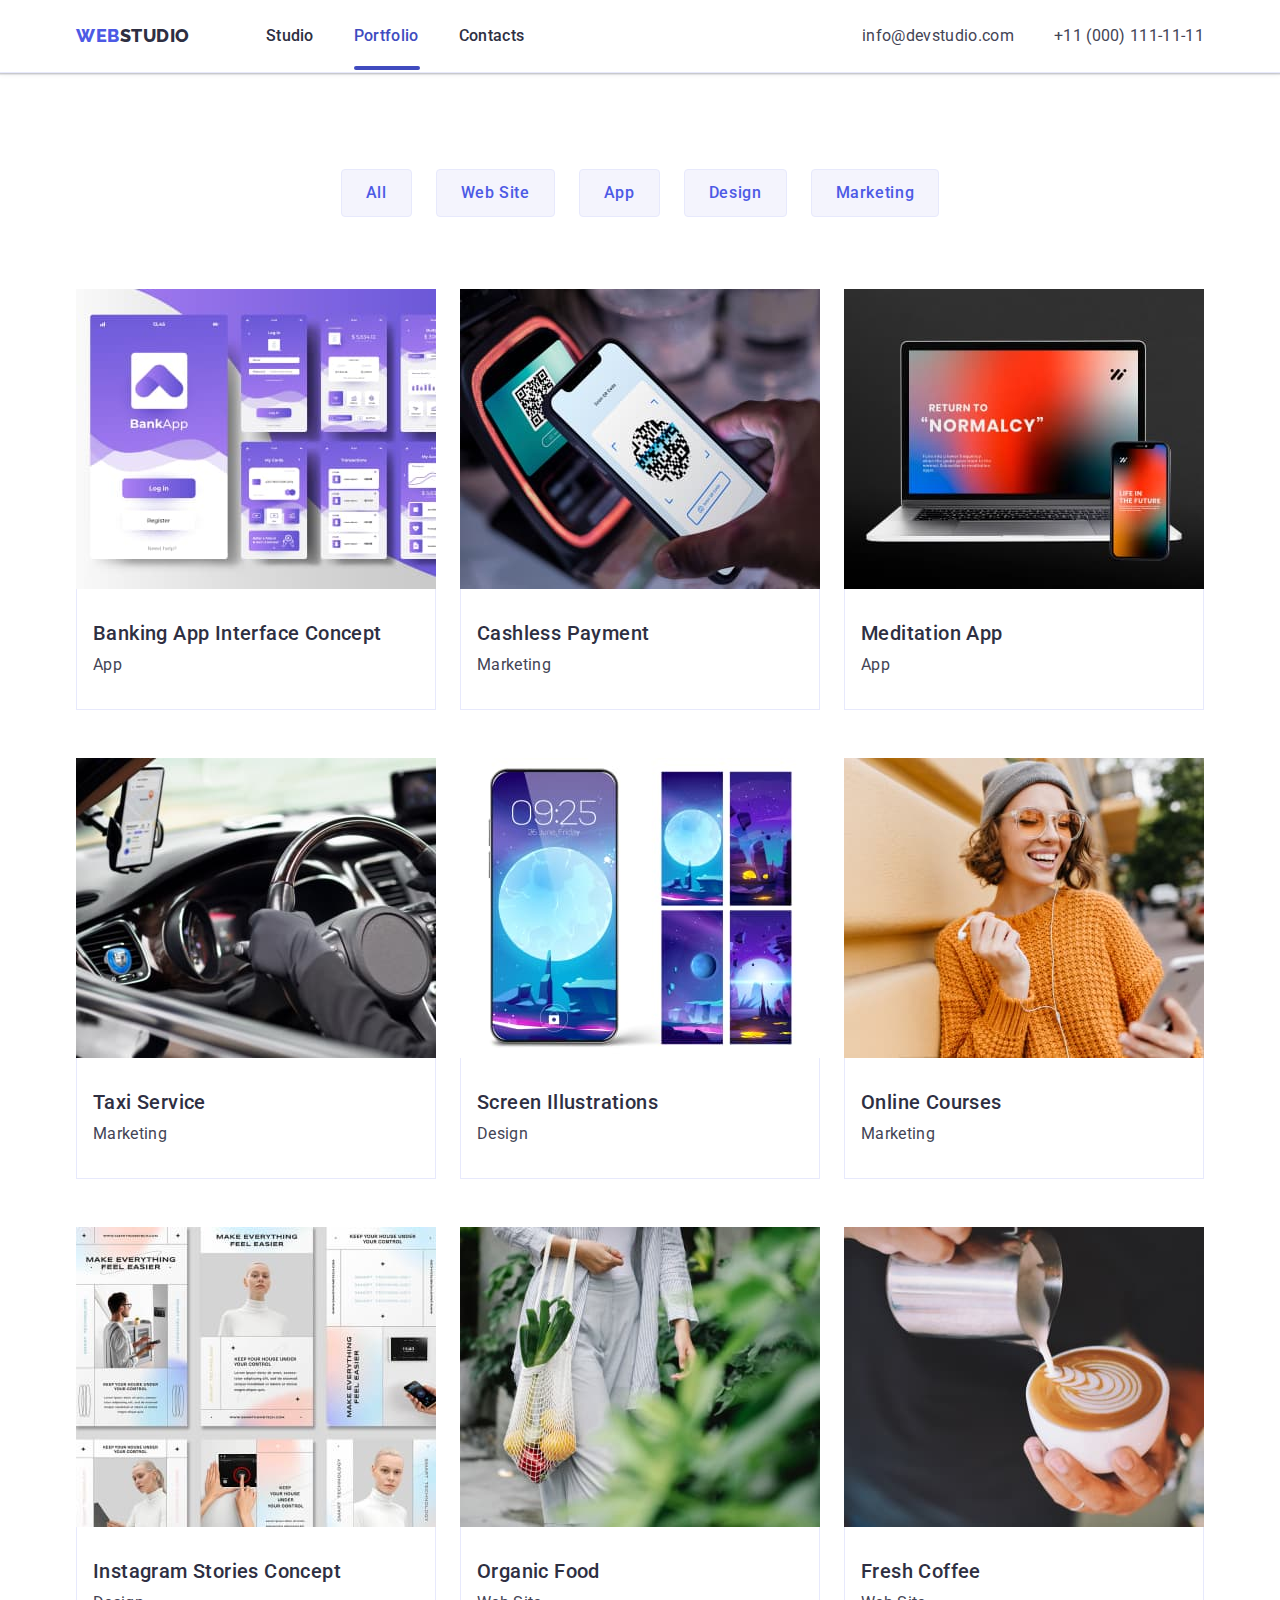
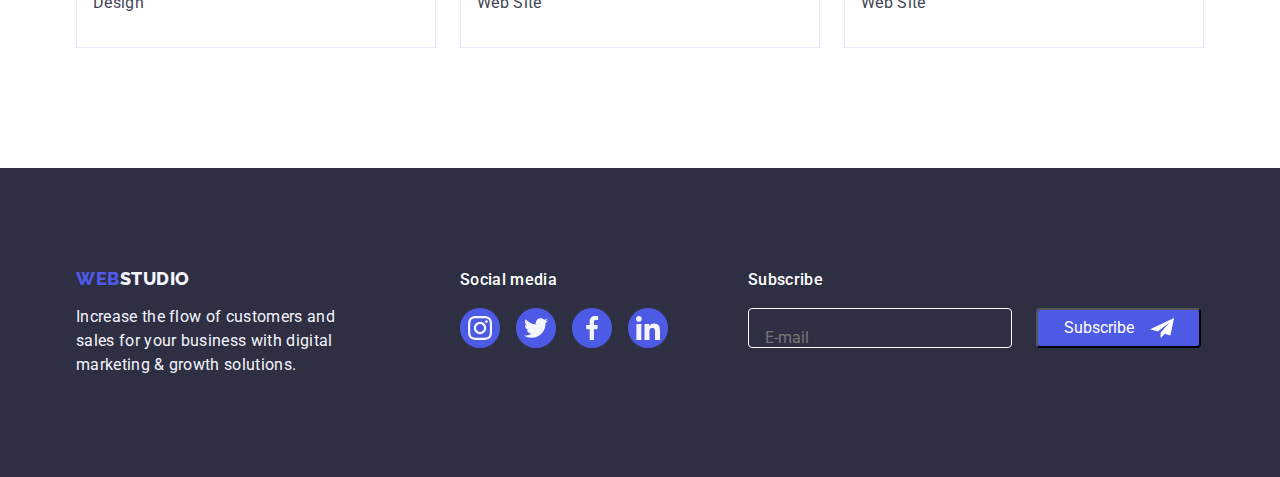
==== commit 83a57037: "Forms_1" ====
--- a/portfolio.html
+++ b/portfolio.html
@@ -366,7 +366,7 @@
               name="user-email"
             />
           </form>
-          <button type="subscribe-form-btn" class="subscribe-form-btn">
+          <button type="submit" class="subscribe-form-btn">
             Subscribe
             <svg class="subscribe-btn-icon" width="24" height="20">
               <use href="./images/icons.svg#icon-send"></use>
--- a/css/styles.css
+++ b/css/styles.css
@@ -523,7 +523,13 @@
   line-height: 1.5;
   letter-spacing: 0.02em;
   color: #ffffff;
-  margin-bottom: 5px;
+  margin-bottom: 16px;
+}
+.subscribe-form {
+  display: flex;
+}
+.subscribe-form-wrapper {
+  margin-right: 24px;
 }
 .subscribe-form-input {
   width: 264px;
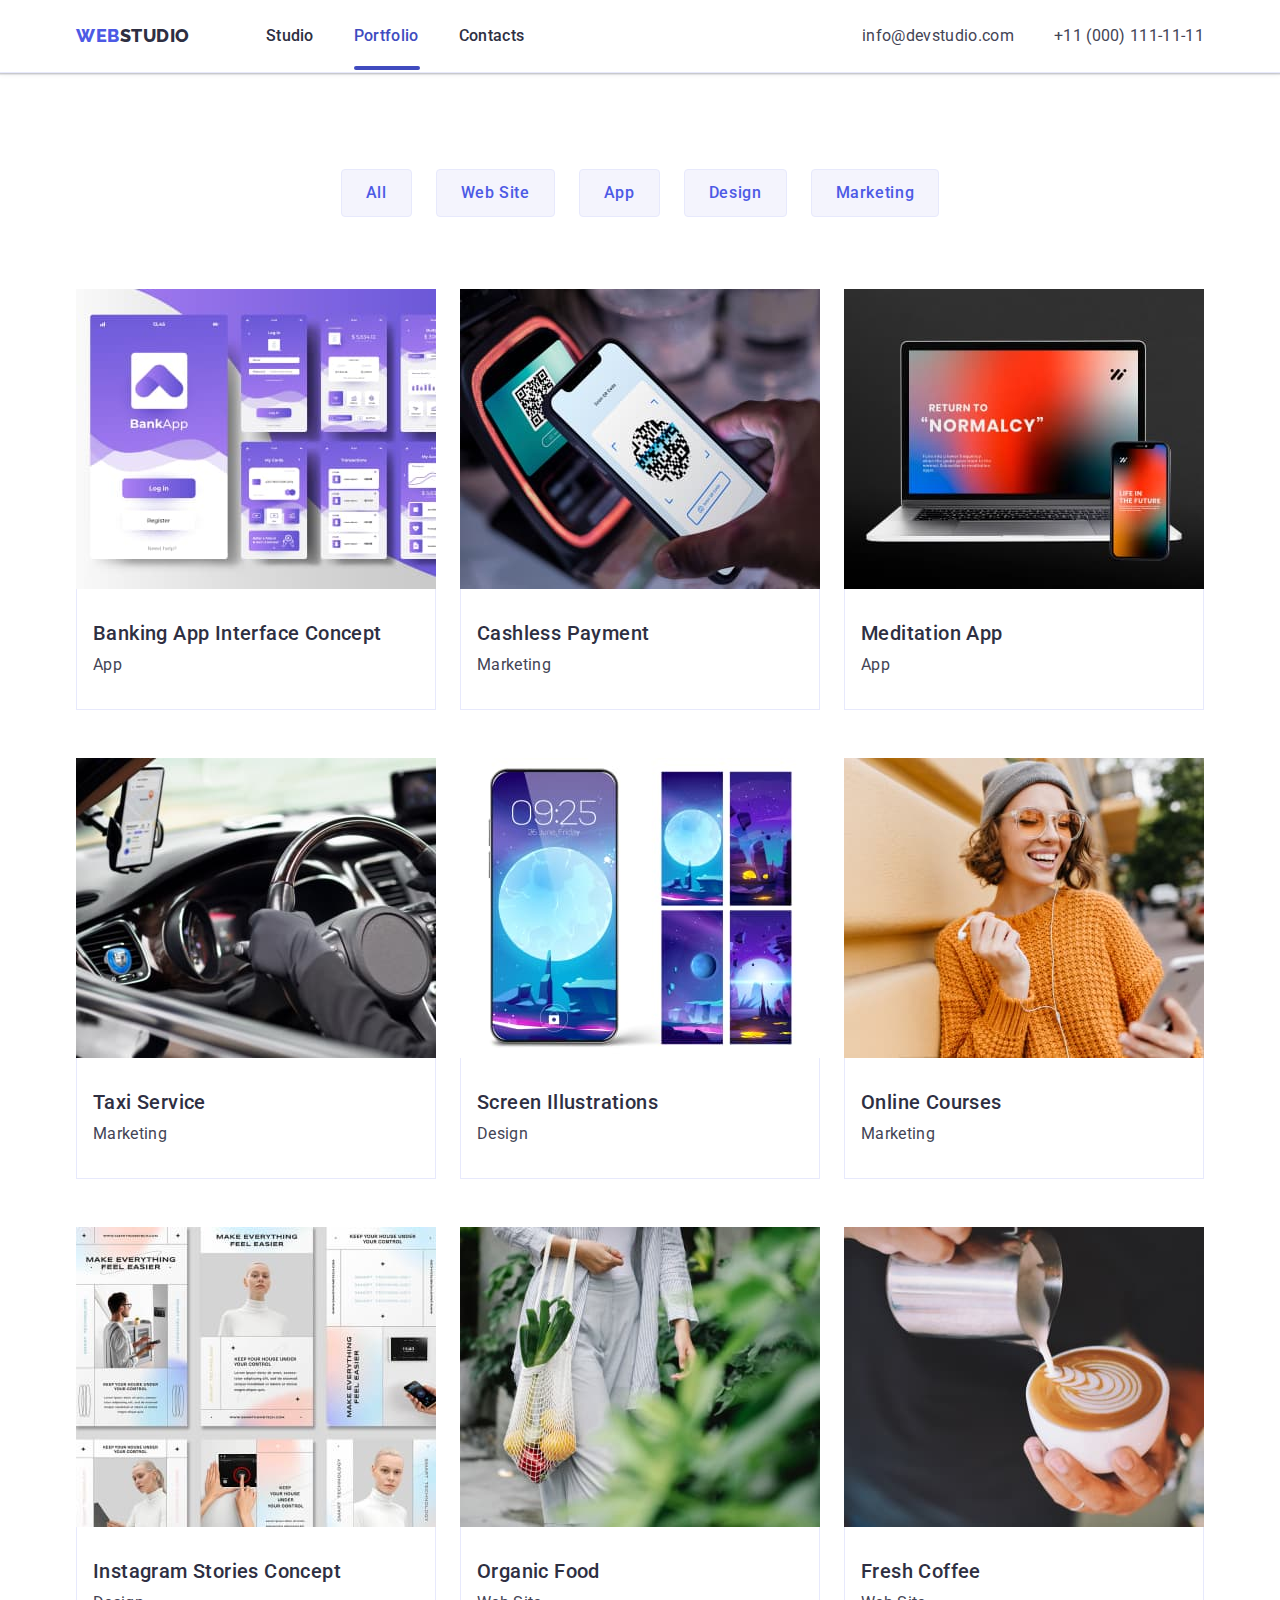
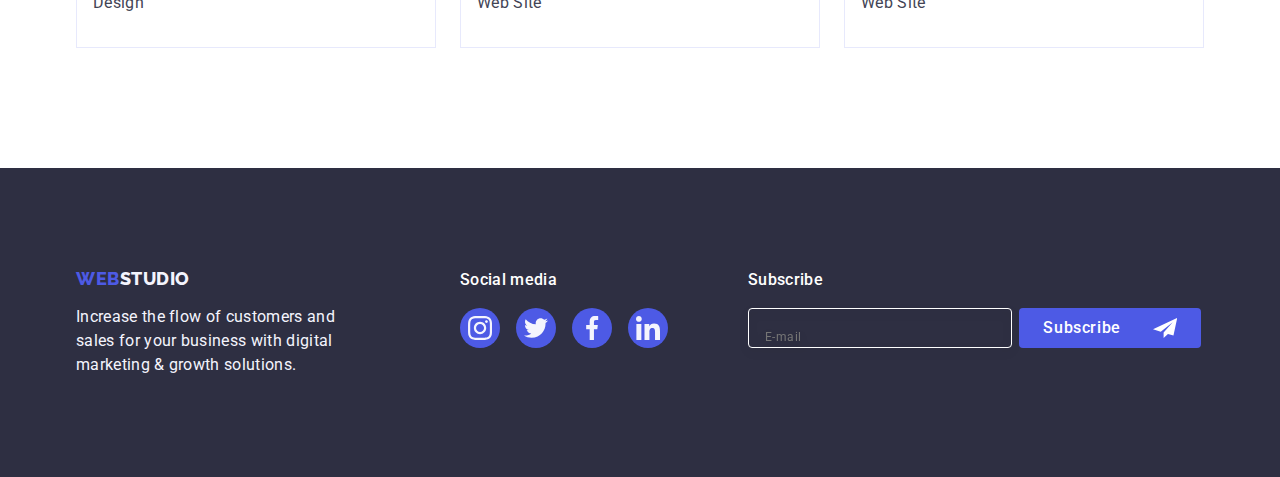
==== commit f46317b7: "Forms_3" ====
--- a/portfolio.html
+++ b/portfolio.html
@@ -358,20 +358,22 @@
         <div class="subscribe">
           <p class="subscribe-title">Subscribe</p>
           <form class="subscribe-form">
-            <input
-              type="email"
-              class="subscribe-form-input"
-              placeholder="E-mail"
-              required
-              name="user-email"
-            />
+            <label class="subscribe-form-wrapper">
+              <input
+                type="email"
+                class="subscribe-form-input"
+                placeholder="E-mail"
+                required
+                name="user-email"
+              />
+            </label>
+            <button type="submit" class="subscribe-form-btn">
+              Subscribe
+              <svg class="subscribe-btn-icon" width="24" height="24">
+                <use href="./images/icons.svg#icon-send"></use>
+              </svg>
+            </button>
           </form>
-          <button type="submit" class="subscribe-form-btn">
-            Subscribe
-            <svg class="subscribe-btn-icon" width="24" height="20">
-              <use href="./images/icons.svg#icon-send"></use>
-            </svg>
-          </button>
         </div>
       </div>
     </footer>
--- a/css/styles.css
+++ b/css/styles.css
@@ -534,18 +534,25 @@
 .subscribe-form-input {
   width: 264px;
   height: 40px;
-  size: 12px;
+  font-size: 12px;
+  line-height: 1.5;
+  letter-spacing: 0.04em;
+  filter: drop-shadow(0px 4px 4px rgba(0, 0, 0, 0.15));
+  color: #ffffff;
   padding-top: 19px;
   padding-left: 16px;
   border: 1px solid #ffffff;
   border-radius: 4px;
-  background-color: #2e2f42;
+  background-color: transparent;
 }
 .subscribe-form-btn {
   position: absolute;
   right: 0;
   bottom: 0;
-  width: 165px;
+  font-weight: 500;
+  line-height: 1.5;
+  letter-spacing: 0.04em;
+  min-width: 165px;
   height: 40px;
   display: flex;
   flex-direction: row;
@@ -555,8 +562,12 @@
   margin-left: 24px;
   gap: 16px;
   background: #4d5ae5;
+  border: none;
   border-radius: 4px;
   color: #ffffff;
+}
+.subscribe-btn-icon {
+  margin-left: 16px;
 }
 /*--------------Modal Window---------------*/
 .backdrop {
